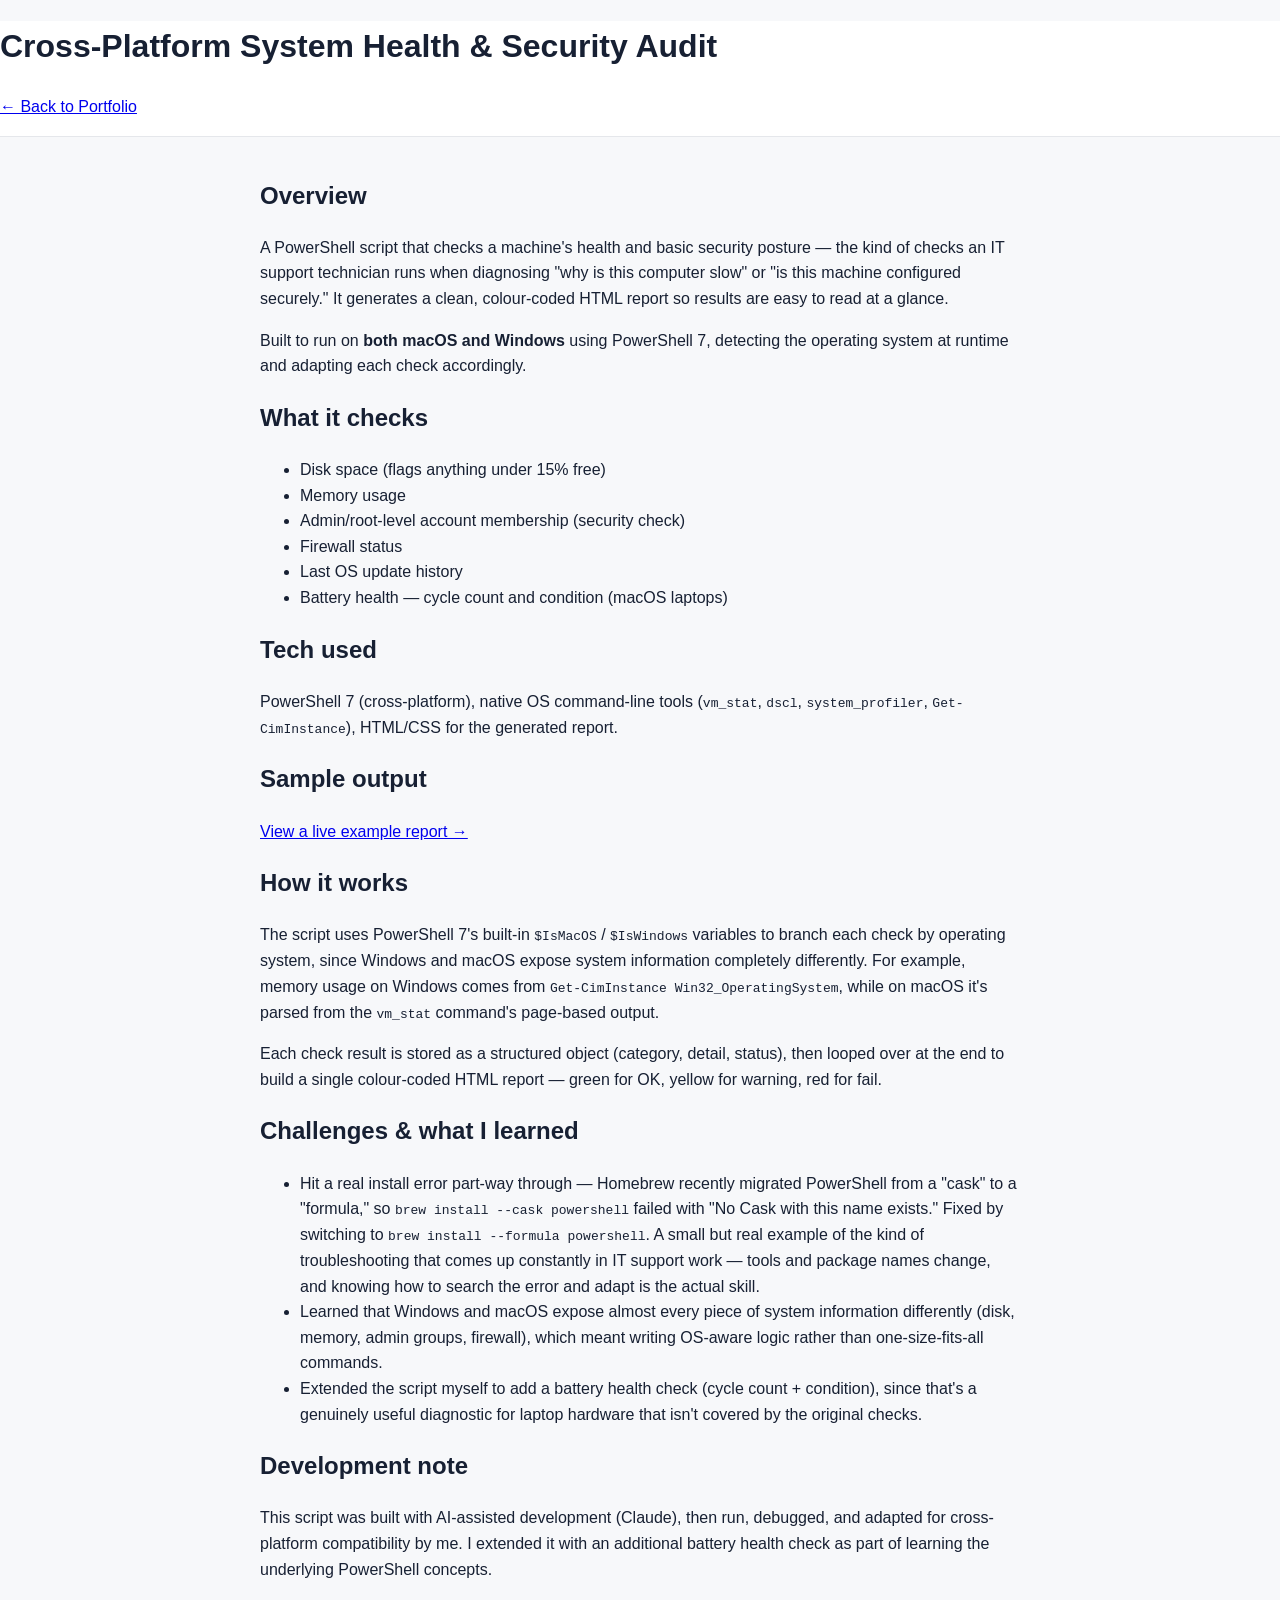
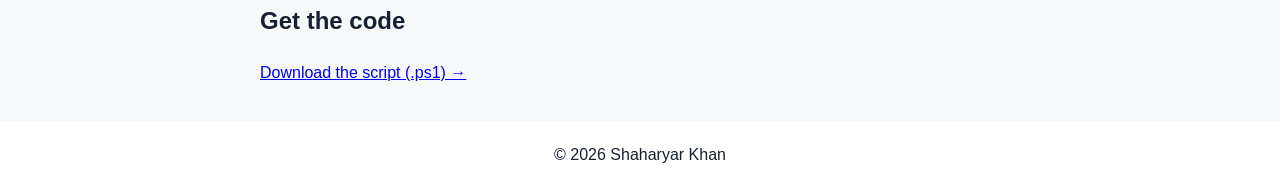
==== projects/system-health-audit.html @ cfe2cb83 "Add System Health Audit project" ====
<!DOCTYPE html>
<html lang="en">
<head>
<meta charset="UTF-8">
<meta name="viewport" content="width=device-width, initial-scale=1.0">
<title>System Health Audit | Shaharyar Khan</title>
<link rel="stylesheet" href="../style.css">
</head>
<body>

<header>
  <h1>Cross-Platform System Health & Security Audit</h1>
  <p><a href="../index.html">&larr; Back to Portfolio</a></p>
</header>

<main style="max-width: 800px; margin: 0 auto; padding: 20px; line-height: 1.6;">

  <h2>Overview</h2>
  <p>
    A PowerShell script that checks a machine's health and basic security posture —
    the kind of checks an IT support technician runs when diagnosing "why is this
    computer slow" or "is this machine configured securely." It generates a clean,
    colour-coded HTML report so results are easy to read at a glance.
  </p>
  <p>
    Built to run on <strong>both macOS and Windows</strong> using PowerShell 7,
    detecting the operating system at runtime and adapting each check accordingly.
  </p>

  <h2>What it checks</h2>
  <ul>
    <li>Disk space (flags anything under 15% free)</li>
    <li>Memory usage</li>
    <li>Admin/root-level account membership (security check)</li>
    <li>Firewall status</li>
    <li>Last OS update history</li>
    <li>Battery health — cycle count and condition (macOS laptops)</li>
  </ul>

  <h2>Tech used</h2>
  <p>PowerShell 7 (cross-platform), native OS command-line tools (<code>vm_stat</code>,
     <code>dscl</code>, <code>system_profiler</code>, <code>Get-CimInstance</code>),
     HTML/CSS for the generated report.</p>

  <h2>Sample output</h2>
  <p>
    <a href="HealthReport_example.html">View a live example report &rarr;</a>
  </p>
  <!-- Replace this with an actual <img> tag once you've added your screenshot -->
  <!-- <img src="screenshots/03-report-output.png" alt="Health report output" style="max-width:100%; border:1px solid #ccc;"> -->

  <h2>How it works</h2>
  <p>
    The script uses PowerShell 7's built-in <code>$IsMacOS</code> / <code>$IsWindows</code>
    variables to branch each check by operating system, since Windows and macOS expose
    system information completely differently. For example, memory usage on Windows comes
    from <code>Get-CimInstance Win32_OperatingSystem</code>, while on macOS it's parsed from
    the <code>vm_stat</code> command's page-based output.
  </p>
  <p>
    Each check result is stored as a structured object (category, detail, status), then
    looped over at the end to build a single colour-coded HTML report — green for OK,
    yellow for warning, red for fail.
  </p>

  <h2>Challenges & what I learned</h2>
  <ul>
    <li>
      Hit a real install error part-way through — Homebrew recently migrated PowerShell
      from a "cask" to a "formula," so <code>brew install --cask powershell</code> failed
      with "No Cask with this name exists." Fixed by switching to
      <code>brew install --formula powershell</code>. A small but real example of the kind
      of troubleshooting that comes up constantly in IT support work — tools and package
      names change, and knowing how to search the error and adapt is the actual skill.
    </li>
    <li>
      Learned that Windows and macOS expose almost every piece of system information
      differently (disk, memory, admin groups, firewall), which meant writing OS-aware
      logic rather than one-size-fits-all commands.
    </li>
    <li>
      Extended the script myself to add a battery health check (cycle count + condition),
      since that's a genuinely useful diagnostic for laptop hardware that isn't covered
      by the original checks.
    </li>
  </ul>

  <h2>Development note</h2>
  <p>
    This script was built with AI-assisted development (Claude), then run, debugged,
    and adapted for cross-platform compatibility by me. I extended it with an additional
    battery health check as part of learning the underlying PowerShell concepts.
  </p>

  <h2>Get the code</h2>
  <p><a href="SystemHealthAudit.ps1">Download the script (.ps1) &rarr;</a></p>

</main>

<footer style="text-align:center; padding: 20px;">
  &copy; 2026 Shaharyar Khan
</footer>

</body>
</html>
---- style.css ----
* {
    box-sizing: border-box;
}

body {
    margin: 0;
    font-family: Arial, sans-serif;
    line-height: 1.6;
    background: #f7f8fa;
    color: #172033;
}

header {
    background: white;
    border-bottom: 1px solid #e5e7eb;
    position: sticky;
    top: 0;
}

nav {
    max-width: 1100px;
    margin: auto;
    padding: 20px;
    display: flex;
    justify-content: space-between;
    align-items: center;
}

nav a {
    margin-left: 20px;
    text-decoration: none;
    color: #172033;
}

main {
    max-width: 1100px;
    margin: auto;
}

section {
    padding: 80px 20px;
}

.hero {
    min-height: 600px;
    display: flex;
    flex-direction: column;
    justify-content: center;
}

.hero h1 {
    font-size: 56px;
    max-width: 800px;
    margin: 10px 0;
}

.hero p {
    max-width: 700px;
    font-size: 19px;
}

.eyebrow {
    font-weight: bold;
    letter-spacing: 2px;
}

.buttons {
    margin-top: 25px;
}

.button {
    display: inline-block;
    padding: 12px 20px;
    margin-right: 10px;
    background: #172033;
    color: white;
    text-decoration: none;
    border-radius: 6px;
}

.button.secondary {
    background: white;
    color: #172033;
    border: 1px solid #172033;
}

.projects {
    display: grid;
    grid-template-columns: repeat(2, 1fr);
    gap: 20px;
}

.projects article {
    background: white;
    padding: 30px;
    border: 1px solid #e5e7eb;
    border-radius: 10px;
}

.projects a {
    text-decoration: none;
}

.skills {
    display: flex;
    flex-wrap: wrap;
    gap: 10px;
}

.skills span {
    background: white;
    padding: 10px 15px;
    border: 1px solid #e5e7eb;
    border-radius: 20px;
}

footer {
    text-align: center;
    padding: 40px;
    background: white;
}


@media (max-width: 700px) {

    nav {
        flex-direction: column;
        gap: 15px;
    }

    nav a {
        margin: 0 8px;
    }

    .hero h1 {
        font-size: 40px;
    }

    .projects {
        grid-template-columns: 1fr;
    }

}
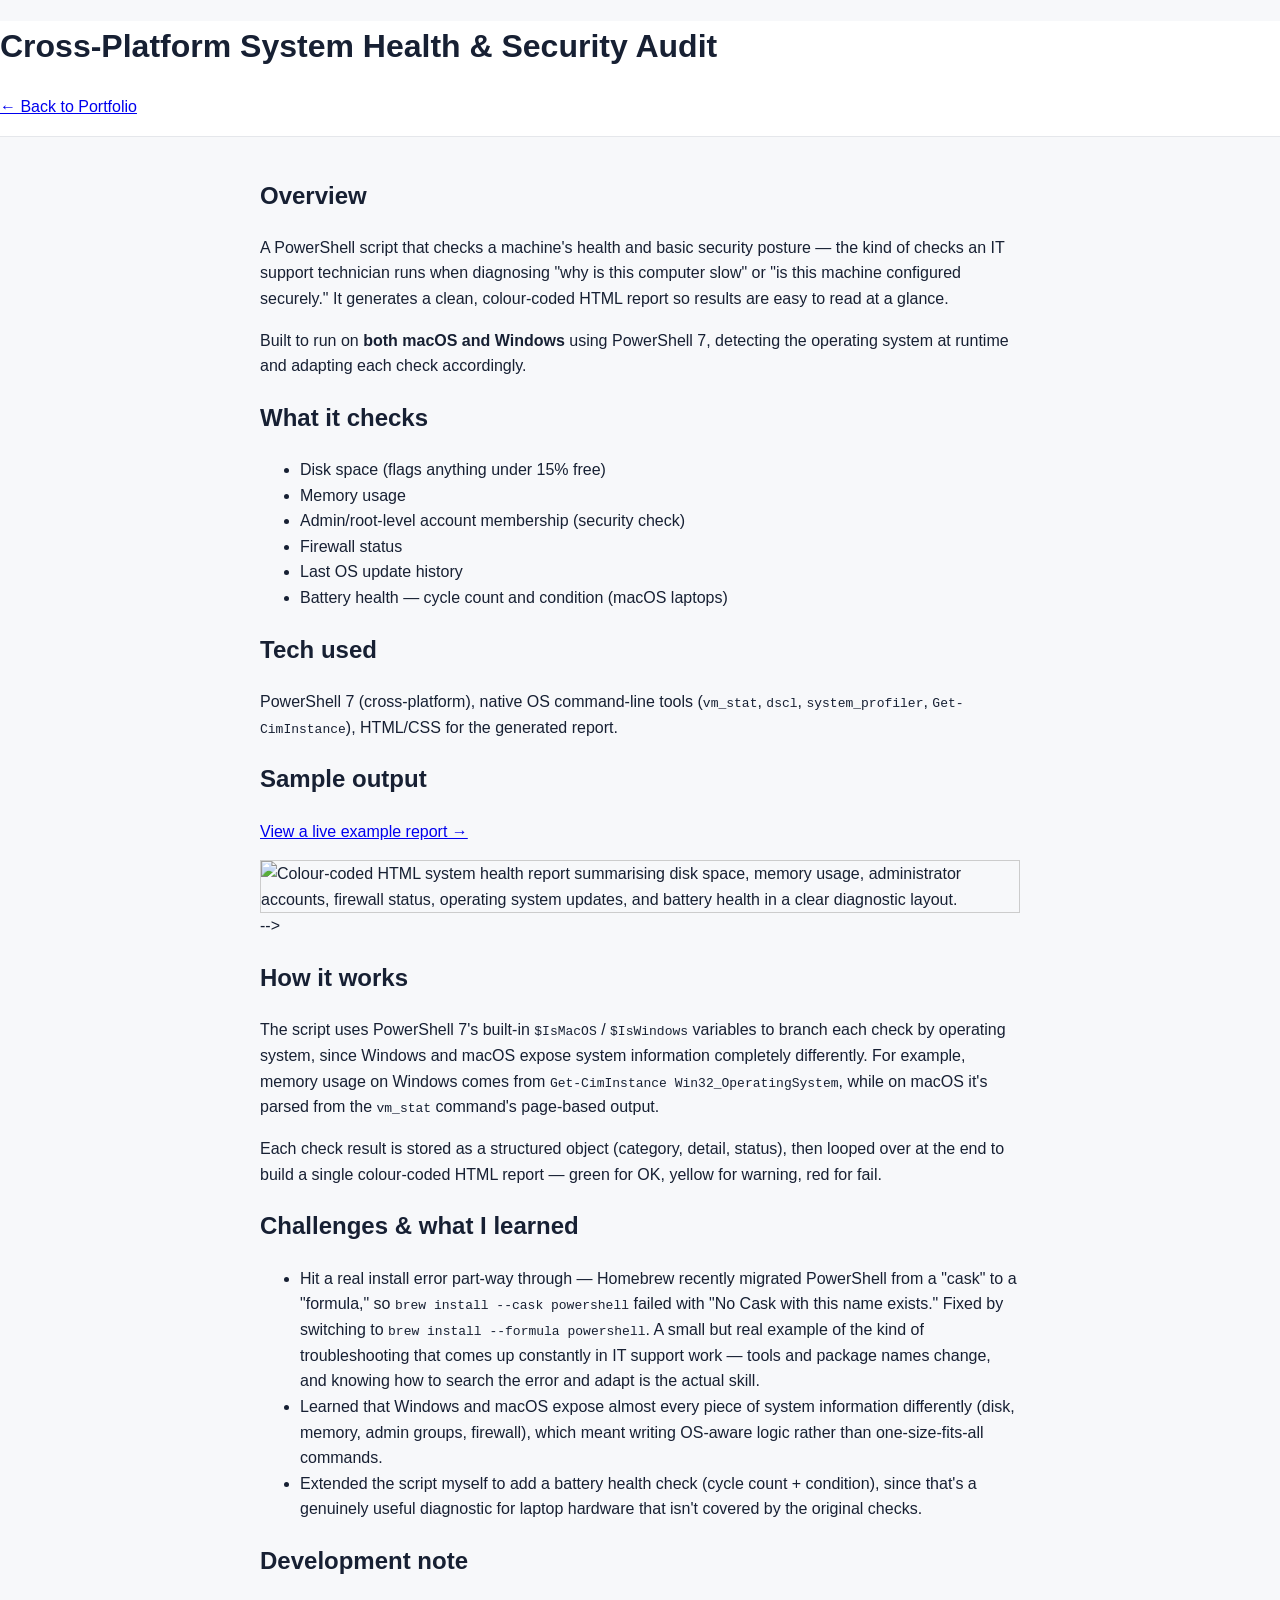
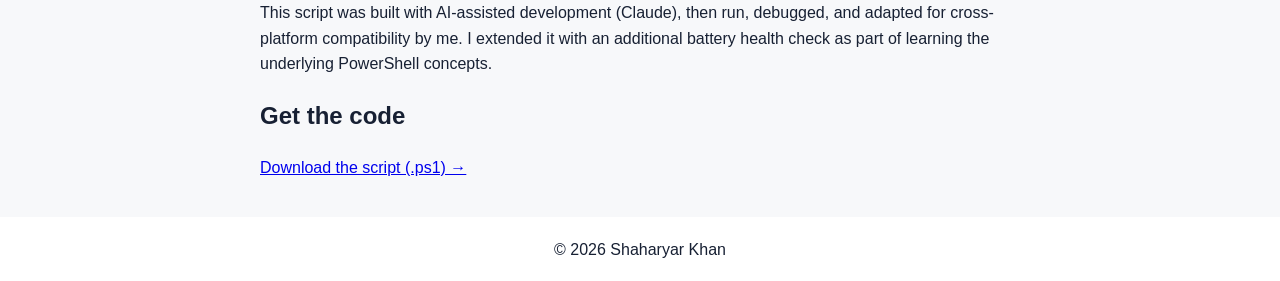
==== commit fc37303d: "Fix screenshot display on project page" ====
--- a/projects/system-health-audit.html
+++ b/projects/system-health-audit.html
@@ -46,8 +46,7 @@
   <p>
     <a href="HealthReport_example.html">View a live example report &rarr;</a>
   </p>
-  <!-- Replace this with an actual <img> tag once you've added your screenshot -->
-  <!-- <img src="screenshots/03-report-output.png" alt="Health report output" style="max-width:100%; border:1px solid #ccc;"> -->
+  <img src="screenshots/03-report-output.png" alt="Colour-coded HTML system health report summarising disk space, memory usage, administrator accounts, firewall status, operating system updates, and battery health in a clear diagnostic layout." style="max-width:100%; border:1px solid #ccc;"> -->
 
   <h2>How it works</h2>
   <p>
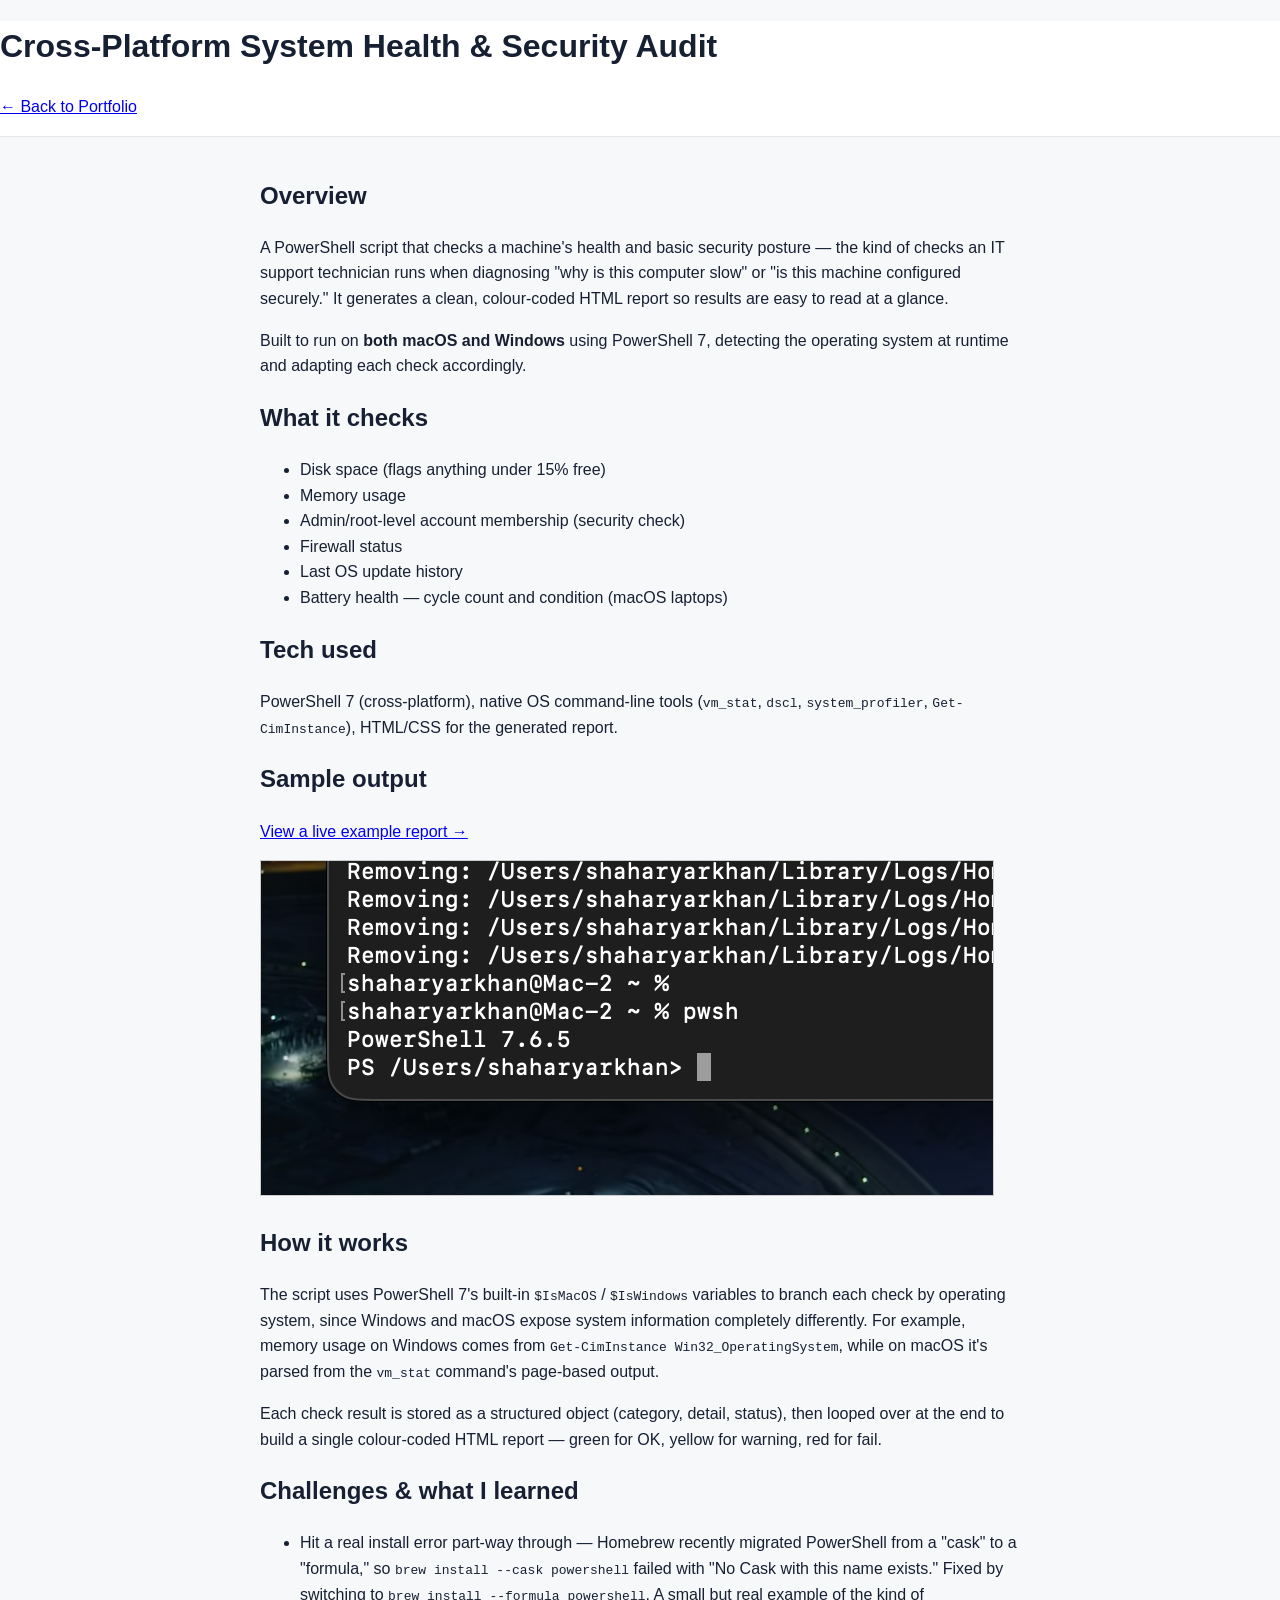
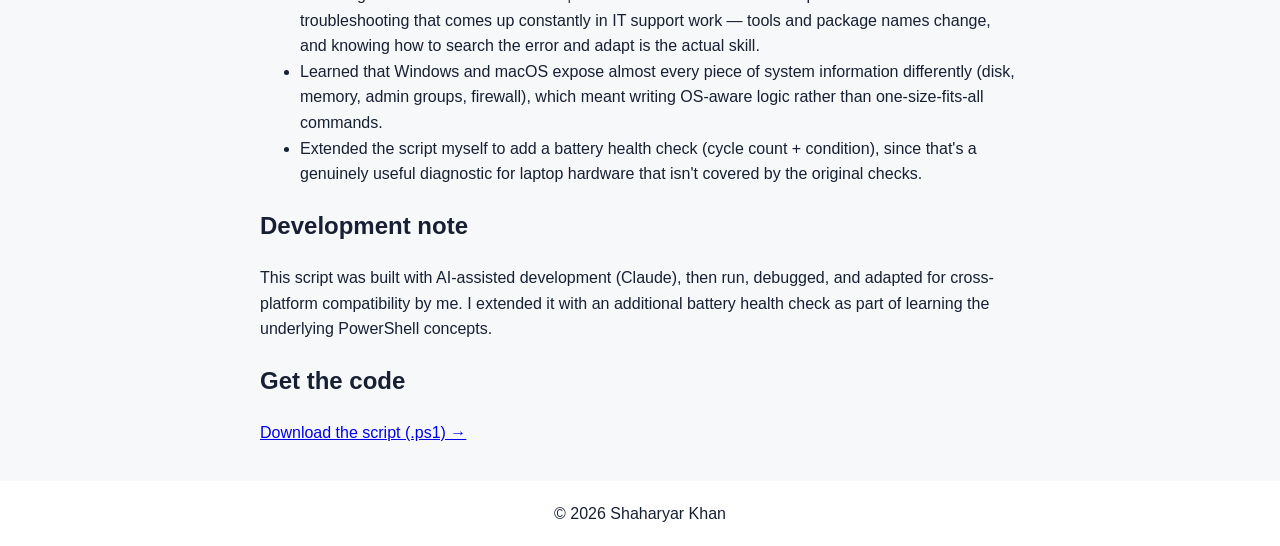
==== commit 1c22eed6: "Fix screenshot filename and remove leftover comment tag" ====
--- a/projects/system-health-audit.html
+++ b/projects/system-health-audit.html
@@ -46,7 +46,7 @@
   <p>
     <a href="HealthReport_example.html">View a live example report &rarr;</a>
   </p>
-  <img src="screenshots/03-report-output.png" alt="Colour-coded HTML system health report summarising disk space, memory usage, administrator accounts, firewall status, operating system updates, and battery health in a clear diagnostic layout." style="max-width:100%; border:1px solid #ccc;"> -->
+  <img src="screenshots/report-output.png" alt="Colour-coded HTML system health report summarising disk space, memory usage, administrator accounts, firewall status, operating system updates, and battery health in a clear diagnostic layout." style="max-width:100%; border:1px solid #ccc;">
 
   <h2>How it works</h2>
   <p>
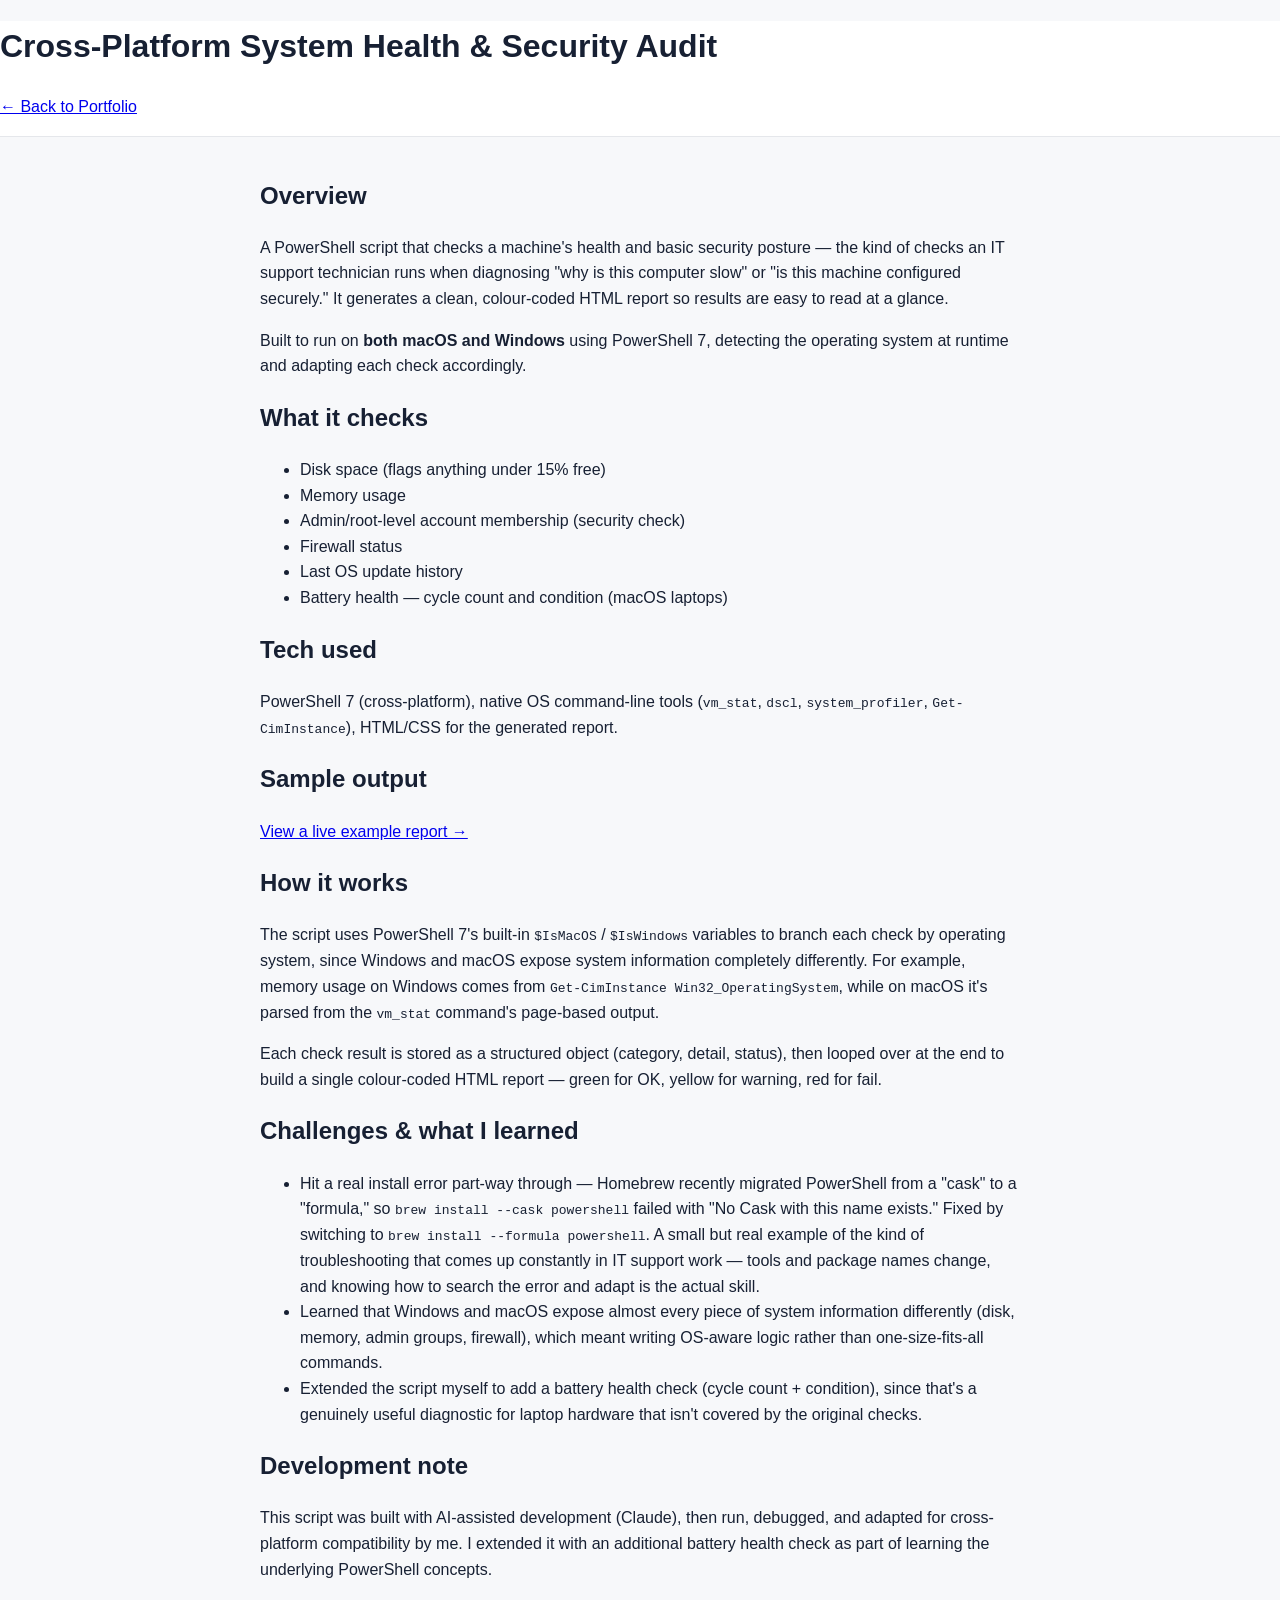
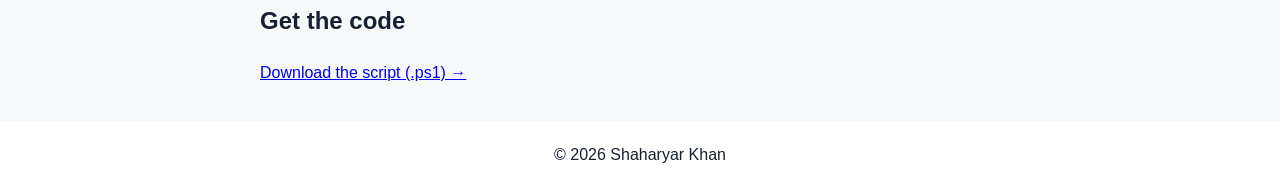
==== commit 0bac9b04: "Remove screenshot from sample output section" ====
--- a/projects/system-health-audit.html
+++ b/projects/system-health-audit.html
@@ -46,7 +46,6 @@
   <p>
     <a href="HealthReport_example.html">View a live example report &rarr;</a>
   </p>
-  <img src="screenshots/report-output.png" alt="Colour-coded HTML system health report summarising disk space, memory usage, administrator accounts, firewall status, operating system updates, and battery health in a clear diagnostic layout." style="max-width:100%; border:1px solid #ccc;">
 
   <h2>How it works</h2>
   <p>
